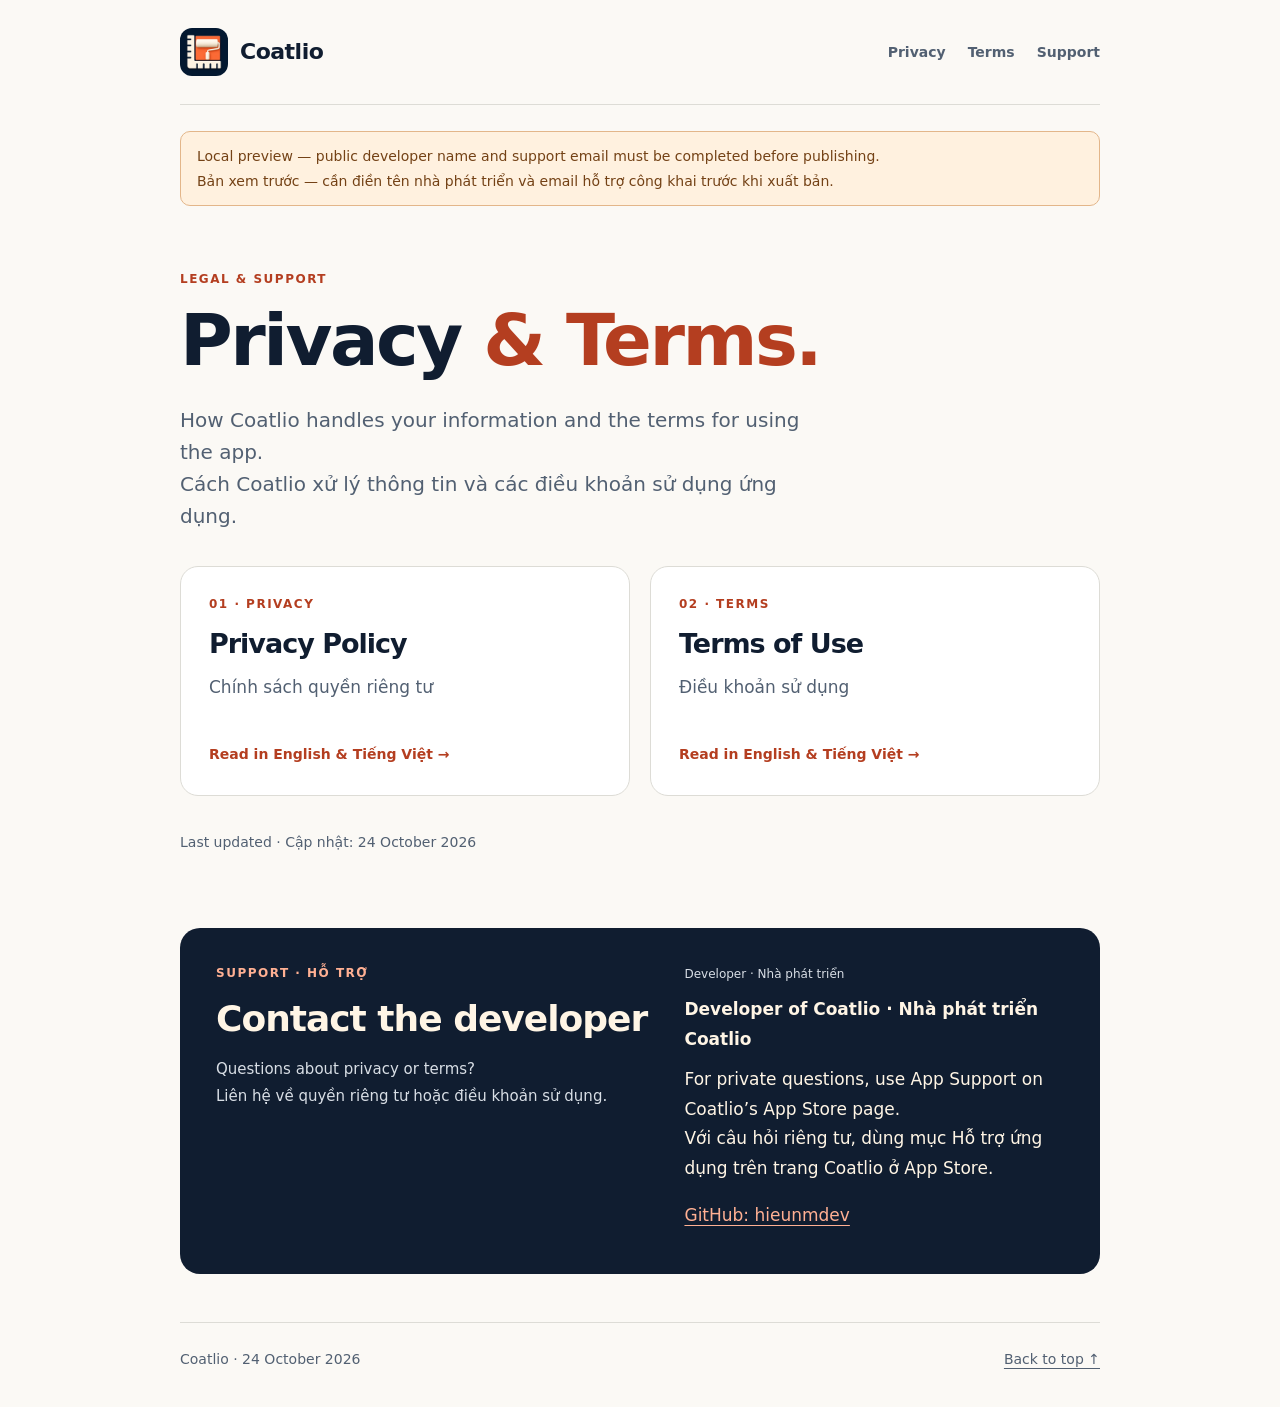
==== index.html @ b6b7cf7b "feat: publish bilingual privacy and terms website" ====
<!doctype html>
<html lang="en">
<head>
  <meta charset="utf-8"><meta name="viewport" content="width=device-width, initial-scale=1">
  <meta name="description" content="Coatlio privacy policy, terms of use and support in English and Vietnamese."><meta name="theme-color" content="#101d30">
  <title>Privacy &amp; Terms — Coatlio</title><link rel="icon" href="icon.png" type="image/png"><link rel="stylesheet" href="styles.css">
</head>
<body>
  <a class="skip-link" href="#main">Skip to content</a>
  <header class="site-header wrap">
    <a class="brand" href="./"><img src="icon.png" width="48" height="48" alt=""><span>Coatlio</span></a>
    <nav aria-label="Page navigation"><a href="privacy.html">Privacy</a><a href="terms.html">Terms</a><a href="#support">Support</a></nav>
  </header>
  <main id="main" class="wrap"><aside class="draft-notice" role="note">Local preview — public developer name and support email must be completed before publishing.<br><span lang="vi">Bản xem trước — cần điền tên nhà phát triển và email hỗ trợ công khai trước khi xuất bản.</span></aside><section class="hero" aria-labelledby="page-title"><p class="eyebrow">LEGAL &amp; SUPPORT</p>
  <h1 id="page-title">Privacy <span>&amp; Terms.</span></h1>
  <p class="lead">How Coatlio handles your information and the terms for using the app.<br><span lang="vi">Cách Coatlio xử lý thông tin và các điều khoản sử dụng ứng dụng.</span></p>
  <div class="document-links"><a class="document-card" href="privacy.html"><span class="eyebrow">01 · PRIVACY</span><h2>Privacy Policy</h2><p lang="vi">Chính sách quyền riêng tư</p><span>Read in English &amp; Tiếng Việt →</span></a>
  <a class="document-card" href="terms.html"><span class="eyebrow">02 · TERMS</span><h2>Terms of Use</h2><p lang="vi">Điều khoản sử dụng</p><span>Read in English &amp; Tiếng Việt →</span></a></div>
  <p class="updated">Last updated · Cập nhật: <time datetime="2026-10-24">24 October 2026</time></p></section><section id="support" class="support-card" aria-labelledby="support-title">
      <div><p class="eyebrow">SUPPORT · HỖ TRỢ</p><h2 id="support-title">Contact the developer</h2>
      <p>Questions about privacy or terms?<br><span lang="vi">Liên hệ về quyền riêng tư hoặc điều khoản sử dụng.</span></p></div>
      <address><span class="contact-label">Developer · Nhà phát triển</span><strong>Developer of Coatlio · Nhà phát triển Coatlio</strong><span>For private questions, use App Support on Coatlio’s App Store page.<br><span lang="vi">Với câu hỏi riêng tư, dùng mục Hỗ trợ ứng dụng trên trang Coatlio ở App Store.</span></span><a class="contact-email" href="https://github.com/hieunmdev">GitHub: hieunmdev</a></address>
    </section></main>
  <footer class="site-footer wrap"><span>Coatlio · <time datetime="2026-10-24">24 October 2026</time></span><a href="#main">Back to top ↑</a></footer>
</body>
</html>
---- styles.css ----
:root {
  color-scheme: light;
  --ink: #101d30;
  --muted: #526072;
  --paper: #fbf9f5;
  --coral: #b43e20;
  --line: #dddcd6;
  --cream: #fff5e5;
}
* { box-sizing: border-box; }
html { scroll-padding-top: 24px; }
body { margin: 0; color: var(--ink); background: var(--paper); font: 17px/1.75 system-ui, -apple-system, BlinkMacSystemFont, "Segoe UI", sans-serif; }
a { color: var(--coral); text-underline-offset: 4px; overflow-wrap: anywhere; }
a:hover { text-decoration-thickness: 2px; }
a:focus-visible { outline: 3px solid var(--coral); outline-offset: 5px; border-radius: 2px; }
.wrap { width: min(920px, calc(100% - 48px)); margin-inline: auto; }
.skip-link { position: absolute; left: 24px; top: -100px; padding: 10px 18px; background: white; z-index: 2; }
.skip-link:focus { top: 16px; }
.site-header { padding-block: 28px; display: flex; align-items: center; justify-content: space-between; gap: 24px; border-bottom: 1px solid var(--line); }
.brand { display: flex; gap: 12px; align-items: center; font-size: 22px; font-weight: 750; color: var(--ink); text-decoration: none; letter-spacing: -.5px; }
.brand img { display: block; border-radius: 12px; }
nav { display: flex; flex-wrap: wrap; gap: 8px 22px; font-size: 14px; font-weight: 600; }
nav a { display: inline-flex; align-items: center; min-height: 44px; color: var(--muted); text-decoration: none; }
nav a:hover { color: var(--coral); }
.draft-notice { margin-top: 26px; padding: 12px 16px; border: 1px solid #e3b68a; border-radius: 10px; background: #fff1df; color: #744216; font-size: 14px; }
.hero { padding-block: 64px 52px; }
.eyebrow { margin: 0 0 14px; color: var(--coral); font-size: 12px; font-weight: 750; line-height: 1.5; letter-spacing: 1.5px; }
h1 { margin: 0; font-size: clamp(44px, 7vw, 72px); line-height: 1.08; letter-spacing: -2.5px; font-weight: 750; }
h1 span { color: var(--coral); }
.lead { max-width: 620px; margin: 24px 0; color: var(--muted); font-size: 20px; line-height: 1.6; }
.highlights { display: flex; flex-wrap: wrap; gap: 8px; margin-block: 28px; }
.highlights span { padding: 7px 12px; border: 1px solid var(--line); border-radius: 8px; font-size: 13px; font-weight: 600; }
.updated { color: var(--muted); font-size: 14px; }
.document-links { display: grid; grid-template-columns: repeat(2, minmax(0, 1fr)); gap: 20px; margin-block: 34px; }
.document-card { display: flex; flex-direction: column; align-items: flex-start; min-height: 230px; padding: 28px; color: var(--ink); border: 1px solid var(--line); border-radius: 18px; background: white; text-decoration: none; }
.document-card:hover { border-color: var(--coral); }
.document-card h2 { font-size: 27px; }
.document-card p { margin: 12px 0 24px; color: var(--muted); }
.document-card > span:last-child { margin-top: auto; color: var(--coral); font-size: 14px; font-weight: 650; }
.policy { border-top: 1px solid var(--line); padding-block: 44px 52px; }
.section-heading { margin-bottom: 34px; }
h2 { margin: 0; font-size: clamp(28px, 4vw, 36px); line-height: 1.25; letter-spacing: -1px; }
h3 { margin: 30px 0 10px; font-size: 20px; font-weight: 700; letter-spacing: -.25px; line-height: 1.5; }
.policy p { max-width: 760px; margin-block: 12px; }
.support-card { margin: 8px 0 48px; padding: 36px; display: grid; grid-template-columns: 1.15fr 1fr; gap: 32px; border-radius: 20px; color: var(--cream); background: var(--ink); }
.support-card .eyebrow { color: #ffb093; }
.support-card p:not(.eyebrow) { margin-bottom: 0; font-size: 15px; color: #d8dee5; }
.support-card address { display: flex; flex-direction: column; justify-content: center; gap: 10px; font-style: normal; overflow-wrap: anywhere; }
.contact-label { color: #d8dee5; font-size: 12px; }
.contact-email { display: inline-flex; align-items: center; min-height: 44px; color: #ffb093; }
.site-footer { display: flex; flex-wrap: wrap; justify-content: space-between; gap: 16px; padding-block: 24px 36px; border-top: 1px solid var(--line); font-size: 14px; color: var(--muted); }
.site-footer a { color: var(--muted); }
@media (max-width: 600px) {
  .document-links { grid-template-columns: 1fr; }
  .wrap { width: calc(100% - 40px); }
  .site-header { align-items: flex-start; gap: 14px; flex-direction: column; padding-block: 22px 16px; }
  nav { gap: 8px 24px; }
  .hero { padding-block: 44px 32px; }
  h1 { letter-spacing: -1.7px; }
  .lead { font-size: 18px; }
  .policy { padding-block: 34px 40px; }
  .support-card { grid-template-columns: 1fr; padding: 26px 22px; gap: 24px; border-radius: 16px; }
}
@media print {
  body { background: white; font-size: 11pt; }
  .wrap { width: 100%; }
  .site-header nav, .skip-link, .site-footer, .highlights { display: none; }
  .hero { padding-block: 20px; }
  h1 { font-size: 30pt; }
  .support-card { display: block; background: white; color: black; border: 1px solid #bbb; padding: 18px; }
  .support-card p, .support-card .eyebrow, .contact-label, .contact-email { color: black !important; }
}
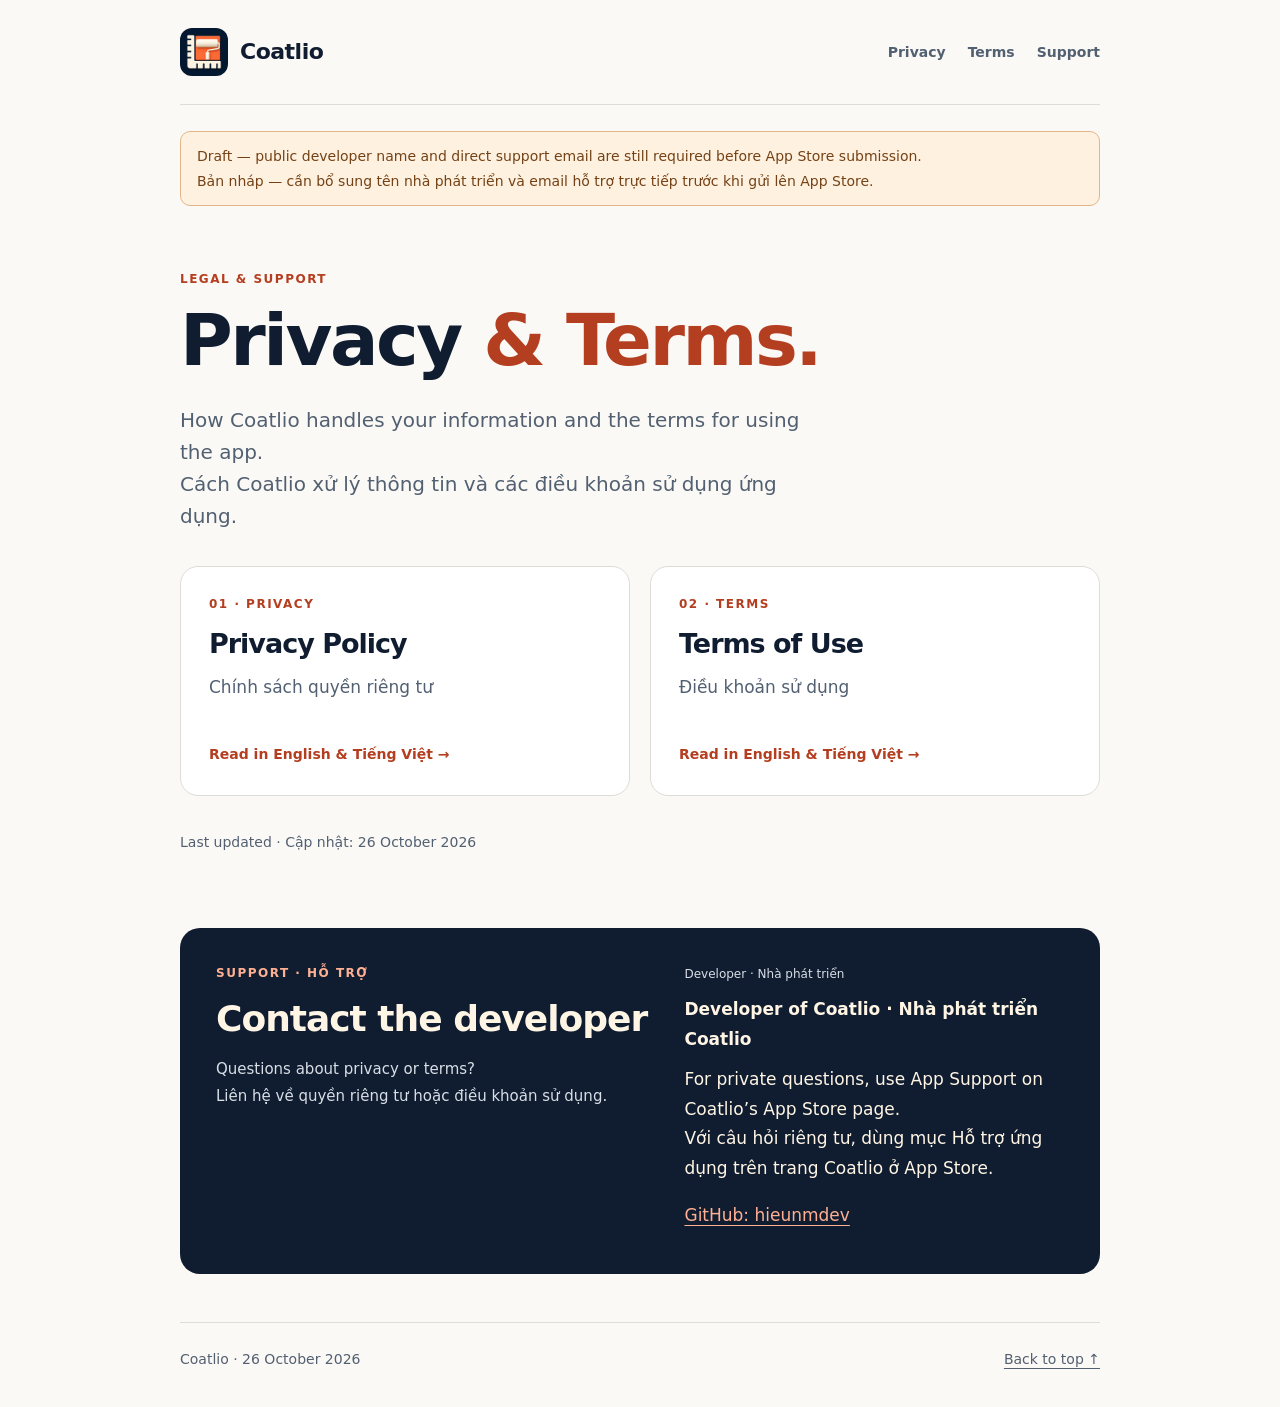
==== commit 7dc12921: "docs: align privacy and terms with current tracking and purchases" ====
--- a/index.html
+++ b/index.html
@@ -11,16 +11,16 @@
     <a class="brand" href="./"><img src="icon.png" width="48" height="48" alt=""><span>Coatlio</span></a>
     <nav aria-label="Page navigation"><a href="privacy.html">Privacy</a><a href="terms.html">Terms</a><a href="#support">Support</a></nav>
   </header>
-  <main id="main" class="wrap"><aside class="draft-notice" role="note">Local preview — public developer name and support email must be completed before publishing.<br><span lang="vi">Bản xem trước — cần điền tên nhà phát triển và email hỗ trợ công khai trước khi xuất bản.</span></aside><section class="hero" aria-labelledby="page-title"><p class="eyebrow">LEGAL &amp; SUPPORT</p>
+  <main id="main" class="wrap"><aside class="draft-notice" role="note">Draft — public developer name and direct support email are still required before App Store submission.<br><span lang="vi">Bản nháp — cần bổ sung tên nhà phát triển và email hỗ trợ trực tiếp trước khi gửi lên App Store.</span></aside><section class="hero" aria-labelledby="page-title"><p class="eyebrow">LEGAL &amp; SUPPORT</p>
   <h1 id="page-title">Privacy <span>&amp; Terms.</span></h1>
   <p class="lead">How Coatlio handles your information and the terms for using the app.<br><span lang="vi">Cách Coatlio xử lý thông tin và các điều khoản sử dụng ứng dụng.</span></p>
   <div class="document-links"><a class="document-card" href="privacy.html"><span class="eyebrow">01 · PRIVACY</span><h2>Privacy Policy</h2><p lang="vi">Chính sách quyền riêng tư</p><span>Read in English &amp; Tiếng Việt →</span></a>
   <a class="document-card" href="terms.html"><span class="eyebrow">02 · TERMS</span><h2>Terms of Use</h2><p lang="vi">Điều khoản sử dụng</p><span>Read in English &amp; Tiếng Việt →</span></a></div>
-  <p class="updated">Last updated · Cập nhật: <time datetime="2026-10-24">24 October 2026</time></p></section><section id="support" class="support-card" aria-labelledby="support-title">
+  <p class="updated">Last updated · Cập nhật: <time datetime="2026-10-26">26 October 2026</time></p></section><section id="support" class="support-card" aria-labelledby="support-title">
       <div><p class="eyebrow">SUPPORT · HỖ TRỢ</p><h2 id="support-title">Contact the developer</h2>
       <p>Questions about privacy or terms?<br><span lang="vi">Liên hệ về quyền riêng tư hoặc điều khoản sử dụng.</span></p></div>
       <address><span class="contact-label">Developer · Nhà phát triển</span><strong>Developer of Coatlio · Nhà phát triển Coatlio</strong><span>For private questions, use App Support on Coatlio’s App Store page.<br><span lang="vi">Với câu hỏi riêng tư, dùng mục Hỗ trợ ứng dụng trên trang Coatlio ở App Store.</span></span><a class="contact-email" href="https://github.com/hieunmdev">GitHub: hieunmdev</a></address>
     </section></main>
-  <footer class="site-footer wrap"><span>Coatlio · <time datetime="2026-10-24">24 October 2026</time></span><a href="#main">Back to top ↑</a></footer>
+  <footer class="site-footer wrap"><span>Coatlio · <time datetime="2026-10-26">26 October 2026</time></span><a href="#main">Back to top ↑</a></footer>
 </body>
 </html>
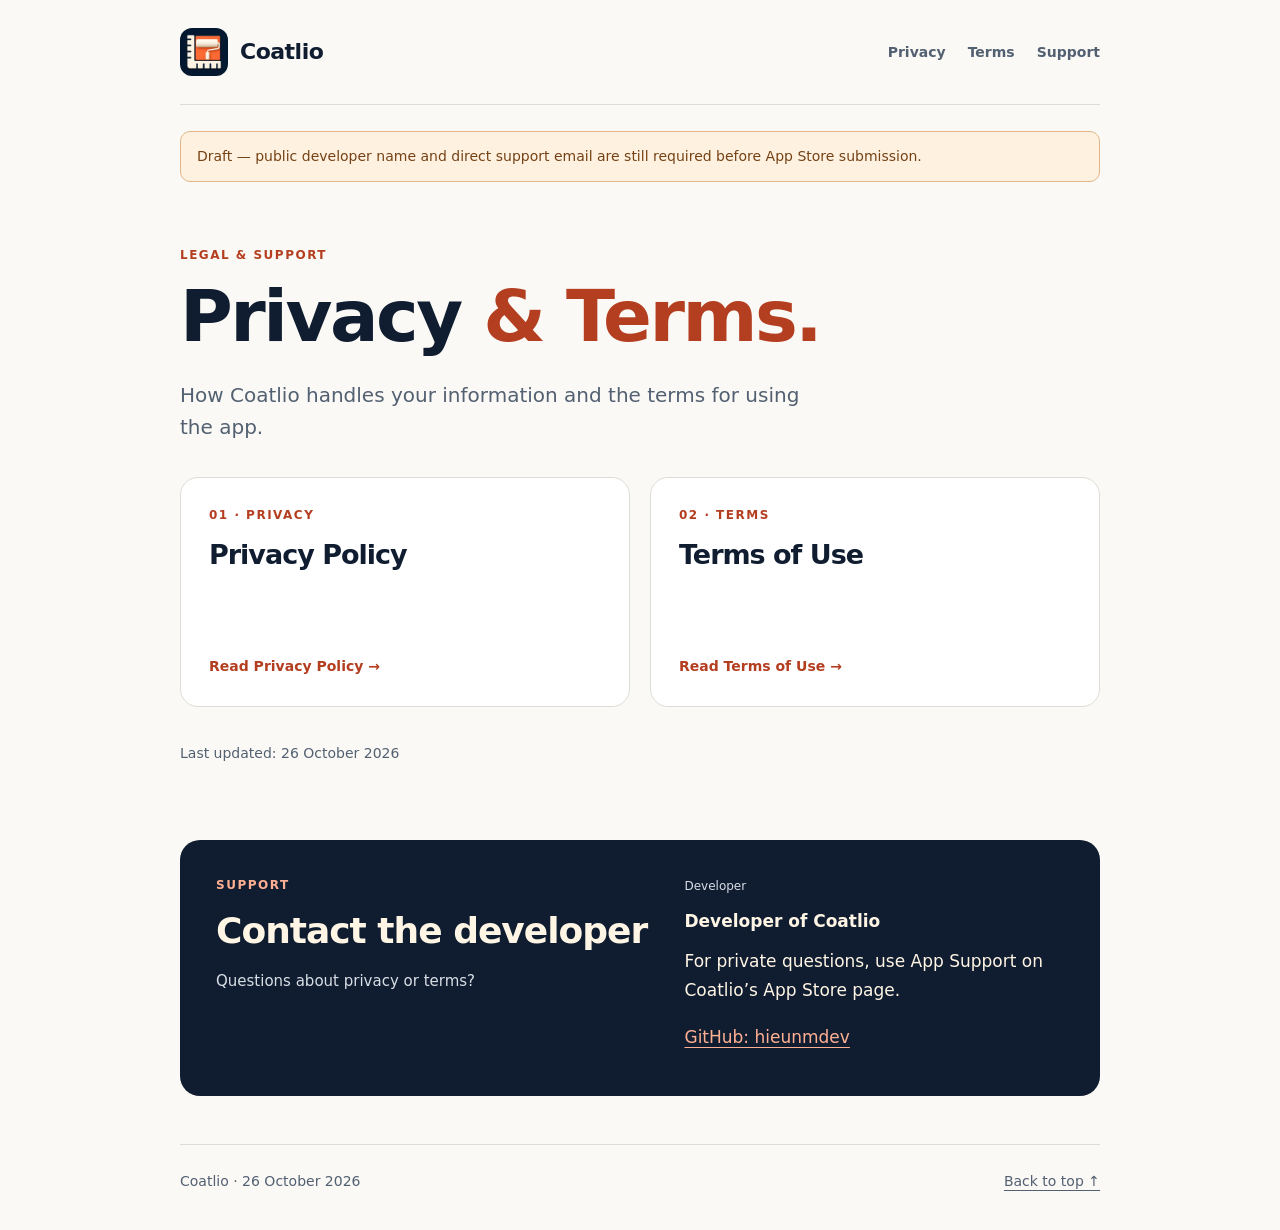
==== commit 6d78b980: "docs: publish English-only legal pages" ====
--- a/index.html
+++ b/index.html
@@ -2,7 +2,7 @@
 <html lang="en">
 <head>
   <meta charset="utf-8"><meta name="viewport" content="width=device-width, initial-scale=1">
-  <meta name="description" content="Coatlio privacy policy, terms of use and support in English and Vietnamese."><meta name="theme-color" content="#101d30">
+  <meta name="description" content="Coatlio privacy policy, terms of use and support."><meta name="theme-color" content="#101d30">
   <title>Privacy &amp; Terms — Coatlio</title><link rel="icon" href="icon.png" type="image/png"><link rel="stylesheet" href="styles.css">
 </head>
 <body>
@@ -11,15 +11,15 @@
     <a class="brand" href="./"><img src="icon.png" width="48" height="48" alt=""><span>Coatlio</span></a>
     <nav aria-label="Page navigation"><a href="privacy.html">Privacy</a><a href="terms.html">Terms</a><a href="#support">Support</a></nav>
   </header>
-  <main id="main" class="wrap"><aside class="draft-notice" role="note">Draft — public developer name and direct support email are still required before App Store submission.<br><span lang="vi">Bản nháp — cần bổ sung tên nhà phát triển và email hỗ trợ trực tiếp trước khi gửi lên App Store.</span></aside><section class="hero" aria-labelledby="page-title"><p class="eyebrow">LEGAL &amp; SUPPORT</p>
+  <main id="main" class="wrap"><aside class="draft-notice" role="note">Draft — public developer name and direct support email are still required before App Store submission.</aside><section class="hero" aria-labelledby="page-title"><p class="eyebrow">LEGAL &amp; SUPPORT</p>
   <h1 id="page-title">Privacy <span>&amp; Terms.</span></h1>
-  <p class="lead">How Coatlio handles your information and the terms for using the app.<br><span lang="vi">Cách Coatlio xử lý thông tin và các điều khoản sử dụng ứng dụng.</span></p>
-  <div class="document-links"><a class="document-card" href="privacy.html"><span class="eyebrow">01 · PRIVACY</span><h2>Privacy Policy</h2><p lang="vi">Chính sách quyền riêng tư</p><span>Read in English &amp; Tiếng Việt →</span></a>
-  <a class="document-card" href="terms.html"><span class="eyebrow">02 · TERMS</span><h2>Terms of Use</h2><p lang="vi">Điều khoản sử dụng</p><span>Read in English &amp; Tiếng Việt →</span></a></div>
-  <p class="updated">Last updated · Cập nhật: <time datetime="2026-10-26">26 October 2026</time></p></section><section id="support" class="support-card" aria-labelledby="support-title">
-      <div><p class="eyebrow">SUPPORT · HỖ TRỢ</p><h2 id="support-title">Contact the developer</h2>
-      <p>Questions about privacy or terms?<br><span lang="vi">Liên hệ về quyền riêng tư hoặc điều khoản sử dụng.</span></p></div>
-      <address><span class="contact-label">Developer · Nhà phát triển</span><strong>Developer of Coatlio · Nhà phát triển Coatlio</strong><span>For private questions, use App Support on Coatlio’s App Store page.<br><span lang="vi">Với câu hỏi riêng tư, dùng mục Hỗ trợ ứng dụng trên trang Coatlio ở App Store.</span></span><a class="contact-email" href="https://github.com/hieunmdev">GitHub: hieunmdev</a></address>
+  <p class="lead">How Coatlio handles your information and the terms for using the app.</p>
+  <div class="document-links"><a class="document-card" href="privacy.html"><span class="eyebrow">01 · PRIVACY</span><h2>Privacy Policy</h2><span>Read Privacy Policy →</span></a>
+  <a class="document-card" href="terms.html"><span class="eyebrow">02 · TERMS</span><h2>Terms of Use</h2><span>Read Terms of Use →</span></a></div>
+  <p class="updated">Last updated: <time datetime="2026-10-26">26 October 2026</time></p></section><section id="support" class="support-card" aria-labelledby="support-title">
+      <div><p class="eyebrow">SUPPORT</p><h2 id="support-title">Contact the developer</h2>
+      <p>Questions about privacy or terms?</p></div>
+      <address><span class="contact-label">Developer</span><strong>Developer of Coatlio</strong><span>For private questions, use App Support on Coatlio’s App Store page.</span><a class="contact-email" href="https://github.com/hieunmdev">GitHub: hieunmdev</a></address>
     </section></main>
   <footer class="site-footer wrap"><span>Coatlio · <time datetime="2026-10-26">26 October 2026</time></span><a href="#main">Back to top ↑</a></footer>
 </body>
